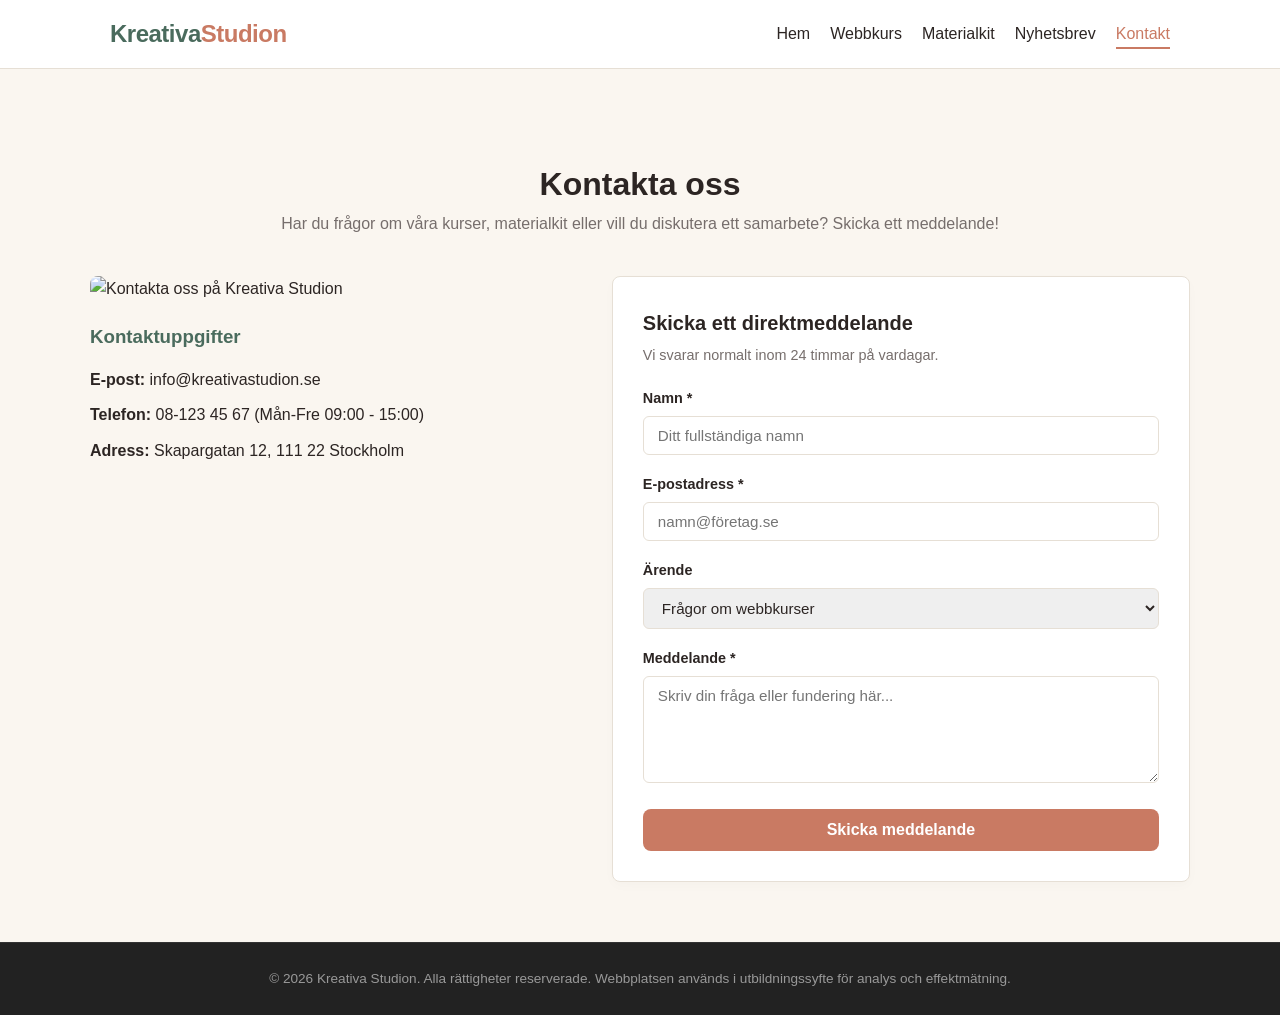
==== kontakt.html @ 441ad9ac "Add files via upload" ====
<!DOCTYPE html>
<html lang="sv">
<head>
    <meta charset="UTF-8">
    <meta name="viewport" content="width=device-width, initial-scale=1.0">
    <title>Kontakta Oss - Kreativa Studion</title>
    <link rel="stylesheet" href="style.css">
</head>
<body>
    <!-- Global Navigation -->
    <header class="site-header">
        <div class="container nav-container">
            <div class="logo">
                <a href="index.html">Kreativa<span>Studion</span></a>
            </div>
            <nav class="main-nav">
                <ul>
                    <li><a href="index.html">Hem</a></li>
                    <li><a href="produkt-1.html">Webbkurs</a></li>
                    <li><a href="produkt-2.html">Materialkit</a></li>
                    <li><a href="nyhetsbrev.html">Nyhetsbrev</a></li>
                    <li><a href="kontakt.html" class="active">Kontakt</a></li>
                </ul>
            </nav>
        </div>
    </header>

    <!-- Contact Page Section -->
    <main class="contact-page container">
        <div class="section-title">
            <h1>Kontakta oss</h1>
            <p>Har du frågor om våra kurser, materialkit eller vill du diskutera ett samarbete? Skicka ett meddelande!</p>
        </div>

        <div class="contact-grid">
            <div class="contact-info">
                <img src="https://images.unsplash.com/photo-1423666639041-f56000c27a9a?auto=format&fit=crop&w=800&q=80" alt="Kontakta oss på Kreativa Studion">
                <div class="info-blocks">
                    <h3>Kontaktuppgifter</h3>
                    <p><strong>E-post:</strong> info@kreativastudion.se</p>
                    <p><strong>Telefon:</strong> 08-123 45 67 (Mån-Fre 09:00 - 15:00)</p>
                    <p><strong>Adress:</strong> Skapargatan 12, 111 22 Stockholm</p>
                </div>
            </div>

            <div class="contact-form-container">
                <div class="form-box">
                    <h3>Skicka ett direktmeddelande</h3>
                    <p class="form-subtitle">Vi svarar normalt inom 24 timmar på vardagar.</p>
                    
                    <form id="form-kontakt" action="thank-you.html" method="GET">
                        <div class="form-group">
                            <label for="c-name">Namn *</label>
                            <input type="text" id="c-name" name="name" required placeholder="Ditt fullständiga namn">
                        </div>
                        <div class="form-group">
                            <label for="c-email">E-postadress *</label>
                            <input type="email" id="c-email" name="email" required placeholder="namn@företag.se">
                        </div>
                        <div class="form-group">
                            <label for="c-subject">Ärende</label>
                            <select id="c-subject" name="subject">
                                <option value="kurs">Frågor om webbkurser</option>
                                <option value="material">Frågor om materialkit</option>
                                <option value="support">Teknisk support / Övrigt</option>
                            </select>
                        </div>
                        <div class="form-group">
                            <label for="c-message">Meddelande *</label>
                            <textarea id="c-message" name="message" rows="5" required placeholder="Skriv din fråga eller fundering här..."></textarea>
                        </div>
                        <button type="submit" class="btn btn-primary btn-block" id="cta-submit-kontakt">Skicka meddelande</button>
                    </form>
                </div>
            </div>
        </div>
    </main>

    <!-- Global Footer -->
    <footer class="site-footer">
        <div class="container footer-content">
            <p>&copy; 2026 Kreativa Studion. Alla rättigheter reserverade. Webbplatsen används i utbildningssyfte för analys och effektmätning.</p>
        </div>
    </footer>

    <script src="script.js"></script>
</body>
</html>
---- style.css ----
/* ==========================================================================
   Kreativa Studion - Huvudstylesheet (Anpassad för Analys & Effektmätning)
   ========================================================================== */

/* Resets & Basstilar */
* {
    box-sizing: border-box;
    margin: 0;
    padding: 0;
}

:root {
    --primary-color: #c97a63;      /* Terracotta Accent för primära CTA-knappar */
    --primary-dark: #b2654f;
    --secondary-color: #4a6b5d;    /* Skogsgrön profilfärg */
    --text-color: #2c2523;         /* Mörk grafit/charcoal */
    --bg-light: #faf6f0;           /* Varm vit/creme för bakgrund */
    --white: #ffffff;
    --gray-muted: #766e6c;
    --border-color: #e6dfd5;
    --border-radius: 8px;
    --font-stack: -apple-system, BlinkMacSystemFont, "Segoe UI", Roboto, Helvetica, Arial, sans-serif;
}

body {
    font-family: var(--font-stack);
    background-color: var(--bg-light);
    color: var(--text-color);
    line-height: 1.6;
    display: flex;
    flex-direction: column;
    min-height: 100vh;
}

.container {
    width: 100%;
    max-width: 1100px;
    margin: 0 auto;
    padding: 0 20px;
}

img {
    max-width: 100%;
    height: auto;
    display: block;
    border-radius: var(--border-radius);
}

/* Header & Navigation */
.site-header {
    background-color: var(--white);
    border-bottom: 1px solid var(--border-color);
    position: sticky;
    top: 0;
    z-index: 1000;
}

.nav-container {
    display: flex;
    justify-content: space-between;
    align-items: center;
    padding-top: 15px;
    padding-bottom: 15px;
}

.logo a {
    font-size: 1.5rem;
    font-weight: 700;
    color: var(--secondary-color);
    text-decoration: none;
    letter-spacing: -0.5px;
}

.logo span {
    color: var(--primary-color);
}

.main-nav ul {
    display: flex;
    list-style: none;
    gap: 20px;
}

.main-nav a {
    text-decoration: none;
    color: var(--text-color);
    font-weight: 500;
    font-size: 1rem;
    transition: color 0.2s ease;
    padding: 5px 0;
}

.main-nav a:hover, 
.main-nav a.active {
    color: var(--primary-color);
    border-bottom: 2px solid var(--primary-color);
}

/* Knappar / CTA */
.btn {
    display: inline-block;
    padding: 12px 24px;
    font-size: 1rem;
    font-weight: 600;
    text-decoration: none;
    border-radius: var(--border-radius);
    transition: all 0.2s ease;
    cursor: pointer;
    border: none;
    text-align: center;
}

.btn-primary {
    background-color: var(--primary-color);
    color: var(--white);
}

.btn-primary:hover {
    background-color: var(--primary-dark);
}

.btn-secondary {
    background-color: transparent;
    color: var(--secondary-color);
    border: 2px solid var(--secondary-color);
}

.btn-secondary:hover {
    background-color: var(--secondary-color);
    color: var(--white);
}

.btn-card {
    background-color: var(--secondary-color);
    color: var(--white);
    font-size: 0.9rem;
    padding: 10px 20px;
    width: 100%;
}

.btn-card:hover {
    opacity: 0.9;
}

.btn-block {
    display: block;
    width: 100%;
}

.badge {
    display: inline-block;
    background-color: #eef2f0;
    color: var(--secondary-color);
    padding: 6px 12px;
    font-size: 0.85rem;
    font-weight: 600;
    border-radius: 50px;
    margin-bottom: 15px;
}

.category-badge {
    display: inline-block;
    background-color: #fdf0ec;
    color: var(--primary-color);
    padding: 4px 10px;
    font-size: 0.85rem;
    font-weight: 600;
    border-radius: 4px;
    margin-bottom: 10px;
}

/* Hero Section */
.hero-section {
    padding: 60px 0;
    background-color: var(--white);
    border-bottom: 1px solid var(--border-color);
}

.hero-grid {
    display: grid;
    grid-template-columns: 1fr 1fr;
    gap: 40px;
    align-items: center;
}

.hero-text h1 {
    font-size: 2.5rem;
    line-height: 1.2;
    margin-bottom: 20px;
    color: var(--secondary-color);
}

.hero-text p {
    font-size: 1.15rem;
    color: var(--gray-muted);
    margin-bottom: 30px;
}

.hero-actions {
    display: flex;
    gap: 15px;
}

/* Features / Grid Section */
.section-title {
    text-align: center;
    margin-bottom: 40px;
    margin-top: 50px;
}

.section-title h2 {
    font-size: 2rem;
    color: var(--secondary-color);
    margin-bottom: 10px;
}

.section-title p {
    color: var(--gray-muted);
}

.features-grid {
    display: grid;
    grid-template-columns: 1fr 1fr;
    gap: 30px;
    margin-bottom: 60px;
}

.card {
    background-color: var(--white);
    border: 1px solid var(--border-color);
    border-radius: var(--border-radius);
    overflow: hidden;
    display: flex;
    flex-direction: column;
    transition: transform 0.2s ease, box-shadow 0.2s ease;
}

.card:hover {
    transform: translateY(-4px);
    box-shadow: 0 10px 20px rgba(0,0,0,0.05);
}

.card-img {
    border-radius: 0;
    height: 240px;
    object-fit: cover;
    width: 100%;
}

.card-content {
    padding: 25px;
    display: flex;
    flex-direction: column;
    flex-grow: 1;
}

.card-content h3 {
    margin-bottom: 12px;
    font-size: 1.3rem;
    color: var(--secondary-color);
}

.card-content p {
    color: var(--gray-muted);
    margin-bottom: 20px;
    flex-grow: 1;
}

/* Teaser / Marketing Bar */
.teaser-section {
    background-color: var(--secondary-color);
    color: var(--white);
    padding: 60px 0;
    text-align: center;
    margin-top: auto;
}

.teaser-content {
    max-width: 700px;
    margin: 0 auto;
}

.teaser-content h2 {
    font-size: 2rem;
    margin-bottom: 15px;
}

.teaser-content p {
    font-size: 1.1rem;
    margin-bottom: 25px;
    opacity: 0.9;
}

/* Produktsidor & Layout */
.product-page {
    padding: 40px 0 60px 0;
}

.product-grid {
    display: grid;
    grid-template-columns: 1fr 1fr;
    gap: 50px;
    align-items: start;
}

.product-details h1 {
    font-size: 2.2rem;
    margin-bottom: 10px;
    color: var(--secondary-color);
}

.price {
    font-size: 1.6rem;
    font-weight: 700;
    color: var(--primary-color);
    margin-bottom: 20px;
}

.price-info {
    font-size: 0.9rem;
    font-weight: 400;
    color: var(--gray-muted);
}

.description {
    margin-bottom: 30px;
}

.description p {
    margin-bottom: 15px;
}

.description h3 {
    margin: 20px 0 10px 0;
    color: var(--secondary-color);
}

.description ul {
    list-style-position: inside;
    margin-bottom: 20px;
}

.description li {
    margin-bottom: 5px;
}

/* Formulär Design (Viktigt för Hubspot/Mailchimp simulering) */
.form-box {
    background-color: var(--white);
    border: 1px solid var(--border-color);
    padding: 30px;
    border-radius: var(--border-radius);
    box-shadow: 0 4px 12px rgba(0,0,0,0.02);
}

.form-box h3 {
    margin-bottom: 5px;
    font-size: 1.25rem;
}

.form-subtitle {
    font-size: 0.9rem;
    color: var(--gray-muted);
    margin-bottom: 20px;
}

.form-group {
    margin-bottom: 18px;
}

.form-group label {
    display: block;
    font-size: 0.9rem;
    font-weight: 600;
    margin-bottom: 6px;
}

.form-group input,
.form-group select,
.form-group textarea {
    width: 100%;
    padding: 10px 14px;
    border: 1px solid var(--border-color);
    border-radius: 6px;
    font-family: var(--font-stack);
    font-size: 0.95rem;
    color: var(--text-color);
    transition: border-color 0.2s ease;
}

.form-group input:focus,
.form-group select:focus,
.form-group textarea:focus {
    outline: none;
    border-color: var(--secondary-color);
}

.form-checkbox-group {
    display: flex;
    gap: 10px;
    align-items: flex-start;
    margin-bottom: 20px;
    font-size: 0.85rem;
    color: var(--gray-muted);
}

.form-checkbox-group input {
    margin-top: 3px;
}

/* Centrerade sidor (Nyhetsbrev / Thank You) */
.page-centered {
    padding: 50px 0;
    flex-grow: 1;
    display: flex;
    justify-content: center;
    align-items: center;
}

.card-large {
    background-color: var(--white);
    border: 1px solid var(--border-color);
    border-radius: var(--border-radius);
    max-width: 900px;
    width: 100%;
    display: grid;
    grid-template-columns: 1fr 1.2fr;
    overflow: hidden;
}

.card-large-image img {
    border-radius: 0;
    width: 100%;
    height: 100%;
    object-fit: cover;
}

.card-large-content {
    padding: 40px;
}

.card-large-content h1 {
    font-size: 2rem;
    color: var(--secondary-color);
    margin-bottom: 15px;
}

.benefits-list {
    margin: 20px 0;
}

.benefits-list p {
    margin-bottom: 8px;
    font-size: 0.95rem;
}

/* Kontaktsida */
.contact-page {
    padding: 40px 0 60px 0;
}

.contact-grid {
    display: grid;
    grid-template-columns: 1fr 1.2fr;
    gap: 40px;
    margin-top: 20px;
}

.contact-info {
    display: flex;
    flex-direction: column;
    gap: 20px;
}

.info-blocks h3 {
    margin-bottom: 15px;
    color: var(--secondary-color);
}

.info-blocks p {
    margin-bottom: 10px;
}

/* Global Footer */
.site-footer {
    background-color: #222;
    color: #999;
    padding: 25px 0;
    text-align: center;
    font-size: 0.85rem;
    border-top: 1px solid #333;
}

/* Responsivitet - Media Queries */
@media (max-width: 850px) {
    .hero-grid, 
    .features-grid, 
    .product-grid, 
    .card-large, 
    .contact-grid {
        grid-template-columns: 1fr;
        gap: 30px;
    }
    
    .card-large-image {
        height: 200px;
    }
}

@media (max-width: 480px) {
    .nav-container {
        flex-direction: column;
        gap: 15px;
    }
    
    .main-nav ul {
        gap: 12px;
        flex-wrap: wrap;
        justify-content: center;
    }
    
    .hero-text h1 {
        font-size: 2rem;
    }
    
    .hero-actions {
        flex-direction: column;
    }
}
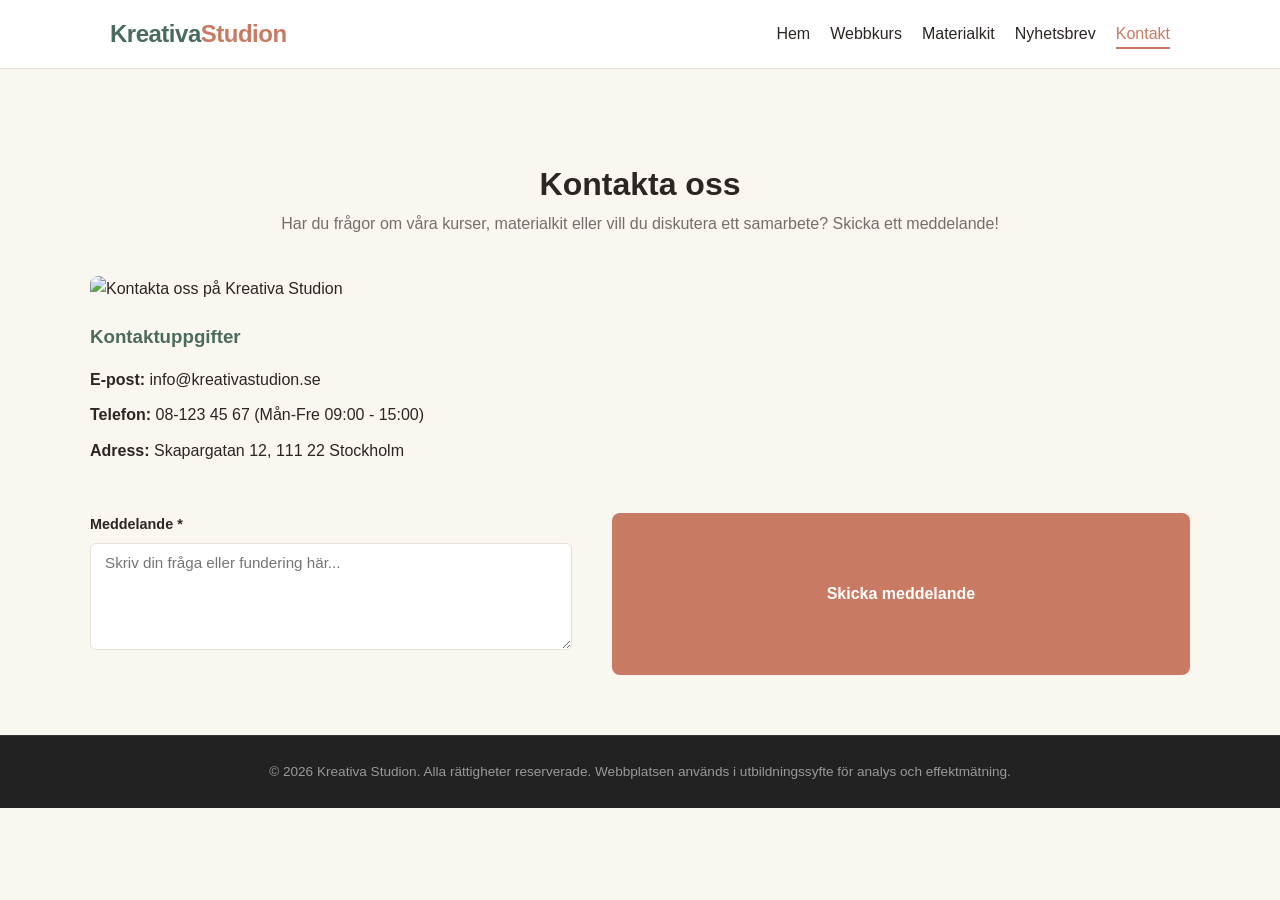
==== commit 90d11200: "Update kontakt.html" ====
--- a/kontakt.html
+++ b/kontakt.html
@@ -5,6 +5,17 @@
     <meta name="viewport" content="width=device-width, initial-scale=1.0">
     <title>Kontakta Oss - Kreativa Studion</title>
     <link rel="stylesheet" href="style.css">
+
+      <!-- Google tag (gtag.js) -->
+<script async src="https://www.googletagmanager.com/gtag/js?id=G-FRSQE68B4T"></script>
+<script>
+  window.dataLayer = window.dataLayer || [];
+  function gtag(){dataLayer.push(arguments);}
+  gtag('js', new Date());
+
+  gtag('config', 'G-FRSQE68B4T');
+</script>
+    
 </head>
 <body>
     <!-- Global Navigation -->
@@ -43,28 +54,10 @@
                 </div>
             </div>
 
-            <div class="contact-form-container">
-                <div class="form-box">
-                    <h3>Skicka ett direktmeddelande</h3>
-                    <p class="form-subtitle">Vi svarar normalt inom 24 timmar på vardagar.</p>
-                    
-                    <form id="form-kontakt" action="thank-you.html" method="GET">
-                        <div class="form-group">
-                            <label for="c-name">Namn *</label>
-                            <input type="text" id="c-name" name="name" required placeholder="Ditt fullständiga namn">
-                        </div>
-                        <div class="form-group">
-                            <label for="c-email">E-postadress *</label>
-                            <input type="email" id="c-email" name="email" required placeholder="namn@företag.se">
-                        </div>
-                        <div class="form-group">
-                            <label for="c-subject">Ärende</label>
-                            <select id="c-subject" name="subject">
-                                <option value="kurs">Frågor om webbkurser</option>
-                                <option value="material">Frågor om materialkit</option>
-                                <option value="support">Teknisk support / Övrigt</option>
-                            </select>
-                        </div>
+           <script src="https://js-eu1.hsforms.net/forms/embed/148701452.js" defer></script>
+<div class="hs-form-frame" data-region="eu1" data-form-id="97fc5b63-2416-4a50-9029-795dffed42a9" data-portal-id="148701452">
+    
+</div>
                         <div class="form-group">
                             <label for="c-message">Meddelande *</label>
                             <textarea id="c-message" name="message" rows="5" required placeholder="Skriv din fråga eller fundering här..."></textarea>
